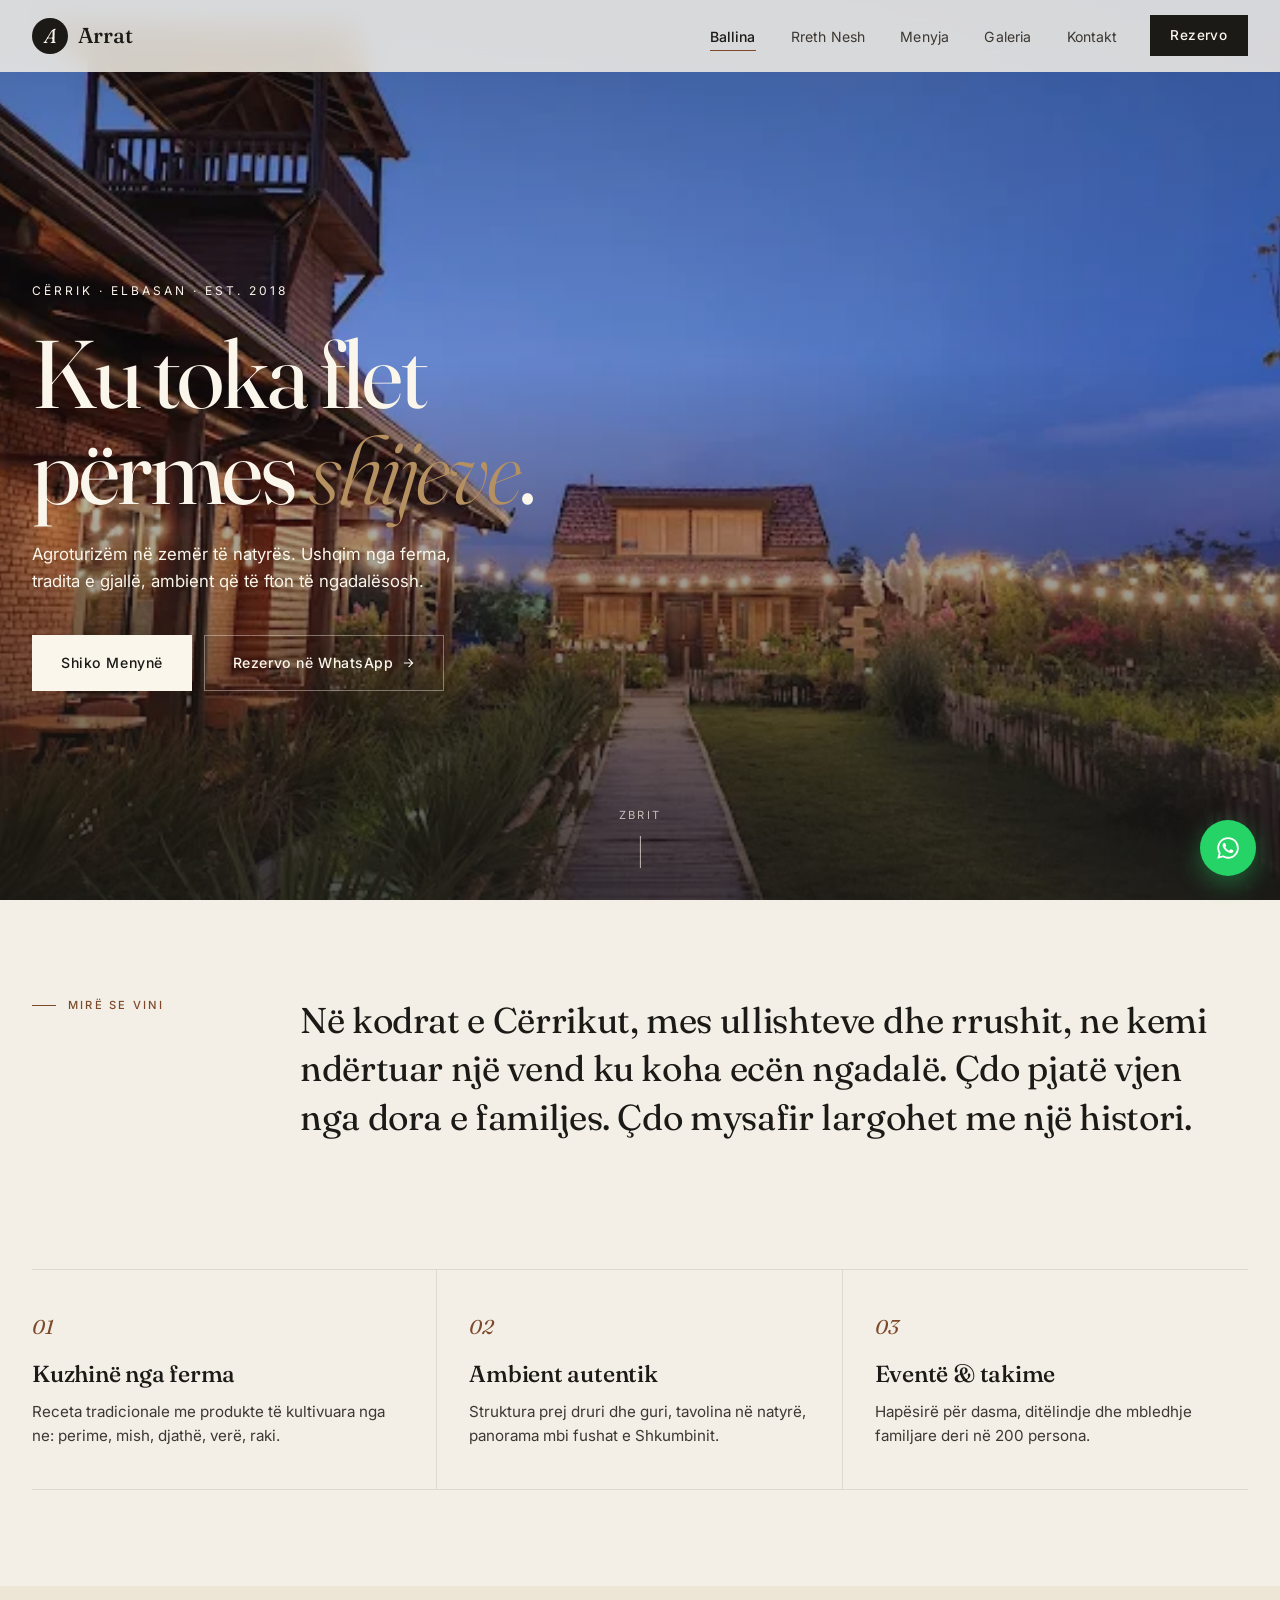
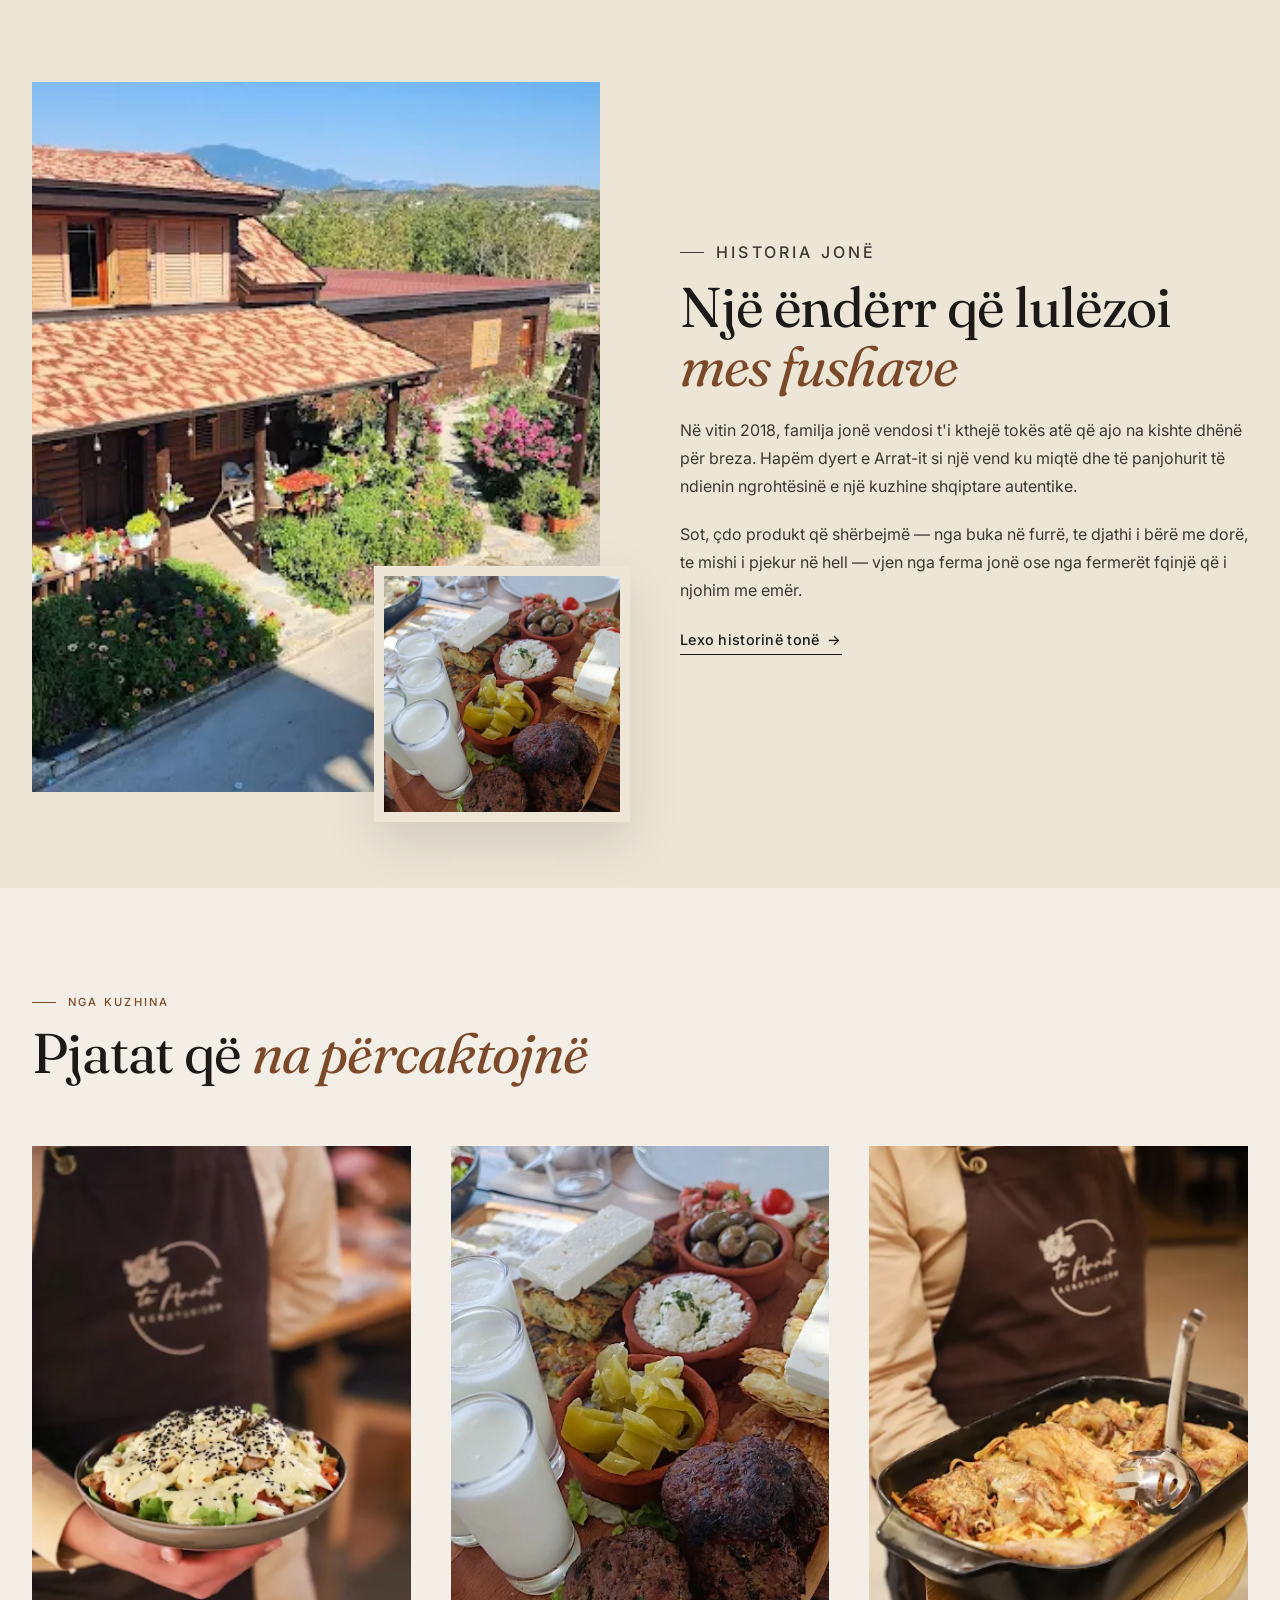
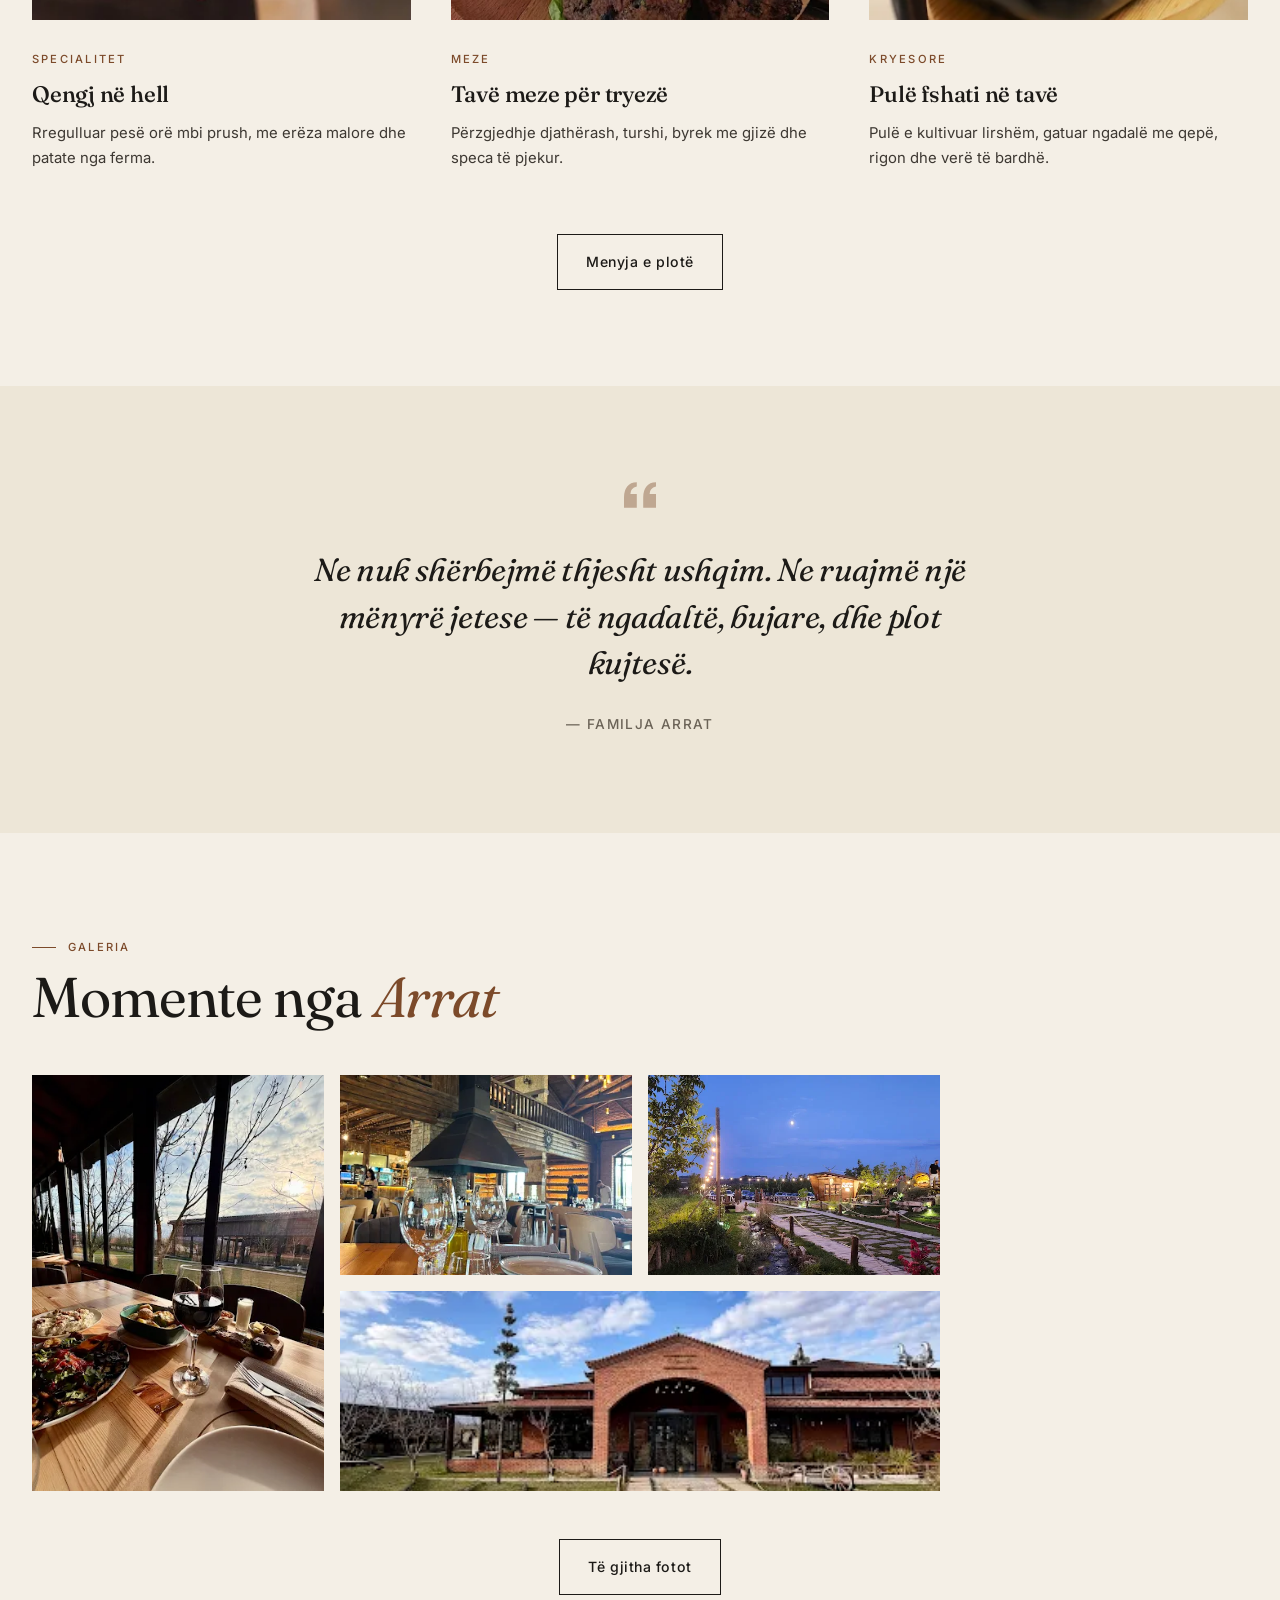
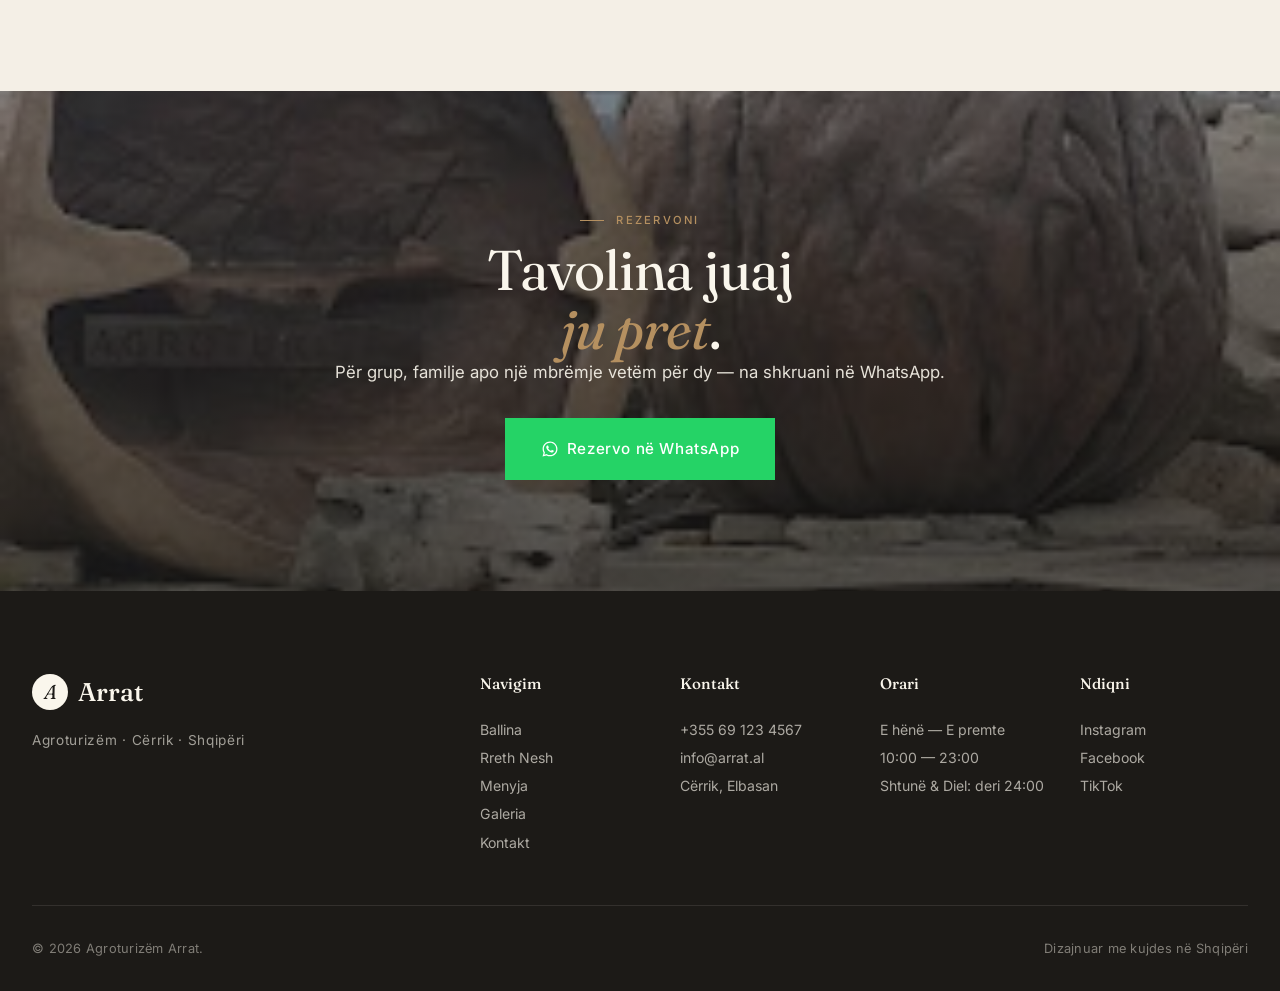
==== index.html @ 1fe467aa "Add files via upload" ====
<!DOCTYPE html>
<html lang="sq">
<head>
<meta charset="UTF-8">
<meta name="viewport" content="width=device-width, initial-scale=1.0">
<title>Arrat — Agroturizëm në Cërrik</title>
<meta name="description" content="Agroturizëm Arrat në Cërrik. Kuzhinë tradicionale shqiptare, produkte nga ferma, ambient autentik në zemër të natyrës.">
<link rel="preconnect" href="https://fonts.googleapis.com">
<link rel="preconnect" href="https://fonts.gstatic.com" crossorigin>
<link href="https://fonts.googleapis.com/css2?family=Fraunces:ital,opsz,wght@0,9..144,300;0,9..144,400;0,9..144,500;0,9..144,600;1,9..144,400&family=Inter:wght@300;400;500;600&display=swap" rel="stylesheet">
<link rel="stylesheet" href="styles.css">
</head>
<body>

<!-- Navigation -->
<nav class="nav" id="navbar">
  <div class="nav-inner">
    <a href="index.html" class="brand">
      <span class="brand-mark">A</span>
      <span class="brand-name">Arrat</span>
    </a>
    <ul class="nav-links" id="navMenu">
      <li><a href="index.html" class="active">Ballina</a></li>
      <li><a href="rreth-nesh.html">Rreth Nesh</a></li>
      <li><a href="menu.html">Menyja</a></li>
      <li><a href="galeria.html">Galeria</a></li>
      <li><a href="kontakt.html">Kontakt</a></li>
    </ul>
    <a href="https://wa.me/355691234567?text=P%C3%ABrsh%C3%ABndetje%2C%20d%C3%ABshiroj%20t%C3%AB%20rezervoj" class="nav-cta">Rezervo</a>
    <button class="nav-toggle" id="menuToggle" aria-label="Menu">
      <span></span><span></span>
    </button>
  </div>
</nav>

<!-- Hero -->
<section class="hero">
  <div class="hero-media">
    <img src="[data-uri]" alt="Agroturizëm Arrat në mbrëmje">
  </div>
  <div class="hero-content">
    <p class="hero-kicker">Cërrik · Elbasan · Est. 2018</p>
    <h1 class="hero-title">Ku toka flet<br>përmes <em>shijeve</em>.</h1>
    <p class="hero-sub">Agroturizëm në zemër të natyrës. Ushqim nga ferma, tradita e gjallë, ambient që të fton të ngadalësosh.</p>
    <div class="hero-actions">
      <a href="menu.html" class="btn btn-light">Shiko Menynë</a>
      <a href="https://wa.me/355691234567?text=P%C3%ABrsh%C3%ABndetje%2C%20d%C3%ABshiroj%20t%C3%AB%20rezervoj%20n%C3%AB%20Agroturiz%C3%ABm%20Arrat" class="btn btn-ghost-light">
        Rezervo në WhatsApp
        <svg viewBox="0 0 24 24" width="14" height="14" fill="none" stroke="currentColor" stroke-width="2"><path d="M5 12h14M13 5l7 7-7 7"/></svg>
      </a>
    </div>
  </div>
  <div class="hero-scroll">
    <span>Zbrit</span>
    <span class="scroll-line"></span>
  </div>
</section>

<!-- Intro -->
<section class="intro">
  <div class="container">
    <div class="intro-grid">
      <p class="eyebrow">
        <span class="eyebrow-dash"></span>
        Mirë se vini
      </p>
      <p class="intro-lead">Në kodrat e Cërrikut, mes ullishteve dhe rrushit, ne kemi ndërtuar një vend ku koha ecën ngadalë. Çdo pjatë vjen nga dora e familjes. Çdo mysafir largohet me një histori.</p>
    </div>
  </div>
</section>

<!-- Pillars -->
<section class="pillars">
  <div class="container">
    <div class="pillars-grid">
      <article class="pillar">
        <span class="pillar-num">01</span>
        <h3>Kuzhinë nga ferma</h3>
        <p>Receta tradicionale me produkte të kultivuara nga ne: perime, mish, djathë, verë, raki.</p>
      </article>
      <article class="pillar">
        <span class="pillar-num">02</span>
        <h3>Ambient autentik</h3>
        <p>Struktura prej druri dhe guri, tavolina në natyrë, panorama mbi fushat e Shkumbinit.</p>
      </article>
      <article class="pillar">
        <span class="pillar-num">03</span>
        <h3>Eventë & takime</h3>
        <p>Hapësirë për dasma, ditëlindje dhe mbledhje familjare deri në 200 persona.</p>
      </article>
    </div>
  </div>
</section>

<!-- Story -->
<section class="story">
  <div class="container">
    <div class="story-grid">
      <div class="story-media">
        <img src="[data-uri]" alt="Bujtinat prej druri" class="story-img-main">
        <img src="[data-uri]" alt="Meze tradicionale" class="story-img-sub">
      </div>
      <div class="story-body">
        <p class="eyebrow"><span class="eyebrow-dash"></span>Historia jonë</p>
        <h2 class="h-display">Një ëndërr që lulëzoi <em>mes fushave</em></h2>
        <p>Në vitin 2018, familja jonë vendosi t'i kthejë tokës atë që ajo na kishte dhënë për breza. Hapëm dyert e Arrat-it si një vend ku miqtë dhe të panjohurit të ndienin ngrohtësinë e një kuzhine shqiptare autentike.</p>
        <p>Sot, çdo produkt që shërbejmë — nga buka në furrë, te djathi i bërë me dorë, te mishi i pjekur në hell — vjen nga ferma jonë ose nga fermerët fqinjë që i njohim me emër.</p>
        <a href="rreth-nesh.html" class="text-link">Lexo historinë tonë <span>→</span></a>
      </div>
    </div>
  </div>
</section>

<!-- Signature Dishes -->
<section class="dishes">
  <div class="container">
    <div class="dishes-head">
      <p class="eyebrow"><span class="eyebrow-dash"></span>Nga kuzhina</p>
      <h2 class="h-display">Pjatat që <em>na përcaktojnë</em></h2>
    </div>
    <div class="dishes-grid">
      <article class="dish">
        <div class="dish-media"><img src="[data-uri]" alt="Qofte dhe sallatë"></div>
        <div class="dish-body">
          <span class="dish-tag">Specialitet</span>
          <h3>Qengj në hell</h3>
          <p>Rregulluar pesë orë mbi prush, me erëza malore dhe patate nga ferma.</p>
        </div>
      </article>
      <article class="dish">
        <div class="dish-media"><img src="[data-uri]" alt="Meze tradicionale"></div>
        <div class="dish-body">
          <span class="dish-tag">Meze</span>
          <h3>Tavë meze për tryezë</h3>
          <p>Përzgjedhje djathërash, turshi, byrek me gjizë dhe speca të pjekur.</p>
        </div>
      </article>
      <article class="dish">
        <div class="dish-media"><img src="[data-uri]" alt="Pulë fshati"></div>
        <div class="dish-body">
          <span class="dish-tag">Kryesore</span>
          <h3>Pulë fshati në tavë</h3>
          <p>Pulë e kultivuar lirshëm, gatuar ngadalë me qepë, rigon dhe verë të bardhë.</p>
        </div>
      </article>
    </div>
    <div class="dishes-foot">
      <a href="menu.html" class="btn btn-outline">Menyja e plotë</a>
    </div>
  </div>
</section>

<!-- Quote -->
<section class="quote">
  <div class="container container-narrow">
    <svg class="quote-mark" viewBox="0 0 60 48" xmlns="http://www.w3.org/2000/svg">
      <path d="M0 48V28Q0 16 6 8T24 0v8Q12 11 12 22h12v26H0zm36 0V28q0-12 6-20T60 0v8q-12 3-12 14h12v26H36z" fill="currentColor"/>
    </svg>
    <blockquote>Ne nuk shërbejmë thjesht ushqim. Ne ruajmë një mënyrë jetese — të ngadaltë, bujare, dhe plot kujtesë.</blockquote>
    <cite>— Familja Arrat</cite>
  </div>
</section>

<!-- Gallery Preview -->
<section class="gallery-prev">
  <div class="container">
    <div class="gp-head">
      <p class="eyebrow"><span class="eyebrow-dash"></span>Galeria</p>
      <h2 class="h-display">Momente nga <em>Arrat</em></h2>
    </div>
    <div class="gp-grid">
      <figure class="gp-item gp-tall"><img src="[data-uri]" alt=""></figure>
      <figure class="gp-item"><img src="[data-uri]" alt=""></figure>
      <figure class="gp-item"><img src="[data-uri]" alt=""></figure>
      <figure class="gp-item gp-wide"><img src="[data-uri]" alt=""></figure>
    </div>
    <div class="gp-foot">
      <a href="galeria.html" class="btn btn-outline">Të gjitha fotot</a>
    </div>
  </div>
</section>

<!-- CTA -->
<section class="cta">
  <div class="cta-bg"><img src="[data-uri]" alt=""></div>
  <div class="cta-content">
    <p class="eyebrow light"><span class="eyebrow-dash"></span>Rezervoni</p>
    <h2 class="h-display light">Tavolina juaj<br><em>ju pret</em>.</h2>
    <p class="cta-sub">Për grup, familje apo një mbrëmje vetëm për dy — na shkruani në WhatsApp.</p>
    <a href="https://wa.me/355691234567?text=P%C3%ABrsh%C3%ABndetje%2C%20d%C3%ABshiroj%20t%C3%AB%20rezervoj%20n%C3%AB%20Agroturiz%C3%ABm%20Arrat" class="btn btn-whatsapp btn-lg">
      <svg viewBox="0 0 24 24" fill="currentColor" width="18" height="18"><path d="M12.04 2c-5.46 0-9.91 4.45-9.91 9.91 0 1.75.46 3.45 1.32 4.95L2.05 22l5.25-1.38c1.45.79 3.08 1.21 4.74 1.21 5.46 0 9.91-4.45 9.91-9.91 0-2.65-1.03-5.14-2.9-7.01C17.18 3.03 14.69 2 12.04 2m.01 1.67c2.2 0 4.26.86 5.82 2.42a8.23 8.23 0 0 1 2.41 5.83c0 4.54-3.7 8.23-8.24 8.23-1.48 0-2.93-.39-4.19-1.15l-.3-.17-3.12.82.83-3.04-.2-.32a8.188 8.188 0 0 1-1.26-4.38c.01-4.54 3.7-8.24 8.25-8.24M8.53 7.33c-.16 0-.43.06-.66.31-.22.25-.87.86-.87 2.07 0 1.22.89 2.39 1 2.56.14.17 1.76 2.67 4.25 3.73.59.27 1.05.42 1.41.53.59.19 1.13.16 1.56.1.48-.07 1.46-.6 1.67-1.18.2-.58.2-1.07.14-1.18-.07-.1-.23-.16-.48-.27-.25-.14-1.47-.74-1.69-.82-.23-.08-.37-.12-.56.12-.16.25-.64.81-.78.97-.15.17-.29.19-.53.07-.26-.13-1.06-.39-2-1.23-.74-.66-1.23-1.47-1.38-1.72-.12-.24-.01-.39.11-.5.11-.11.27-.29.37-.44.13-.14.17-.25.25-.41.08-.17.04-.31-.02-.43-.06-.11-.56-1.35-.77-1.84-.2-.48-.4-.42-.56-.43-.14 0-.3-.01-.47-.01"/></svg>
      Rezervo në WhatsApp
    </a>
  </div>
</section>

<!-- Footer -->
<footer class="footer">
  <div class="container">
    <div class="footer-top">
      <div class="footer-brand">
        <div class="footer-brand-logo">
          <span class="brand-mark">A</span>
          <span class="footer-brand-name">Arrat</span>
        </div>
        <p class="footer-tagline">Agroturizëm · Cërrik · Shqipëri</p>
      </div>
      <div class="footer-cols">
        <div class="footer-col">
          <h4>Navigim</h4>
          <a href="index.html">Ballina</a>
          <a href="rreth-nesh.html">Rreth Nesh</a>
          <a href="menu.html">Menyja</a>
          <a href="galeria.html">Galeria</a>
          <a href="kontakt.html">Kontakt</a>
        </div>
        <div class="footer-col">
          <h4>Kontakt</h4>
          <a href="tel:+355691234567">+355 69 123 4567</a>
          <a href="mailto:info@arrat.al">info@arrat.al</a>
          <span>Cërrik, Elbasan</span>
        </div>
        <div class="footer-col">
          <h4>Orari</h4>
          <span>E hënë — E premte</span>
          <span>10:00 — 23:00</span>
          <span>Shtunë & Diel: deri 24:00</span>
        </div>
        <div class="footer-col">
          <h4>Ndiqni</h4>
          <a href="#">Instagram</a>
          <a href="#">Facebook</a>
          <a href="#">TikTok</a>
        </div>
      </div>
    </div>
    <div class="footer-bottom">
      <p>© <span id="currentYear">2026</span> Agroturizëm Arrat.</p>
      <p>Dizajnuar me kujdes në Shqipëri</p>
    </div>
  </div>
</footer>

<!-- Floating WhatsApp -->
<a href="https://wa.me/355691234567?text=P%C3%ABrsh%C3%ABndetje%2C%20d%C3%ABshiroj%20informacion%20p%C3%ABr%20Agroturiz%C3%ABm%20Arrat" class="fab-wa" aria-label="WhatsApp">
  <svg viewBox="0 0 24 24" fill="currentColor" width="26" height="26"><path d="M12.04 2c-5.46 0-9.91 4.45-9.91 9.91 0 1.75.46 3.45 1.32 4.95L2.05 22l5.25-1.38c1.45.79 3.08 1.21 4.74 1.21 5.46 0 9.91-4.45 9.91-9.91 0-2.65-1.03-5.14-2.9-7.01C17.18 3.03 14.69 2 12.04 2m.01 1.67c2.2 0 4.26.86 5.82 2.42a8.23 8.23 0 0 1 2.41 5.83c0 4.54-3.7 8.23-8.24 8.23-1.48 0-2.93-.39-4.19-1.15l-.3-.17-3.12.82.83-3.04-.2-.32a8.188 8.188 0 0 1-1.26-4.38c.01-4.54 3.7-8.24 8.25-8.24M8.53 7.33c-.16 0-.43.06-.66.31-.22.25-.87.86-.87 2.07 0 1.22.89 2.39 1 2.56.14.17 1.76 2.67 4.25 3.73.59.27 1.05.42 1.41.53.59.19 1.13.16 1.56.1.48-.07 1.46-.6 1.67-1.18.2-.58.2-1.07.14-1.18-.07-.1-.23-.16-.48-.27-.25-.14-1.47-.74-1.69-.82-.23-.08-.37-.12-.56.12-.16.25-.64.81-.78.97-.15.17-.29.19-.53.07-.26-.13-1.06-.39-2-1.23-.74-.66-1.23-1.47-1.38-1.72-.12-.24-.01-.39.11-.5.11-.11.27-.29.37-.44.13-.14.17-.25.25-.41.08-.17.04-.31-.02-.43-.06-.11-.56-1.35-.77-1.84-.2-.48-.4-.42-.56-.43-.14 0-.3-.01-.47-.01"/></svg>
</a>

<script src="script.js"></script>
<script>
(function() {
  function initMobileMenu() {
    var toggle = document.getElementById('menuToggle');
    var menu = document.getElementById('navMenu');
    if (!toggle || !menu) return;
    
    toggle.addEventListener('click', function(e) {
      e.preventDefault();
      e.stopPropagation();
      var isOpen = menu.classList.toggle('is-open');
      toggle.classList.toggle('active');
      document.body.style.overflow = isOpen ? 'hidden' : '';
    });
    
    // Close when clicking a link
    var links = menu.querySelectorAll('a');
    for (var i = 0; i < links.length; i++) {
      links[i].addEventListener('click', function() {
        menu.classList.remove('is-open');
        toggle.classList.remove('active');
        document.body.style.overflow = '';
      });
    }
  }
  
  if (document.readyState === 'loading') {
    document.addEventListener('DOMContentLoaded', initMobileMenu);
  } else {
    initMobileMenu();
  }
})();
</script>
</body>
</html>
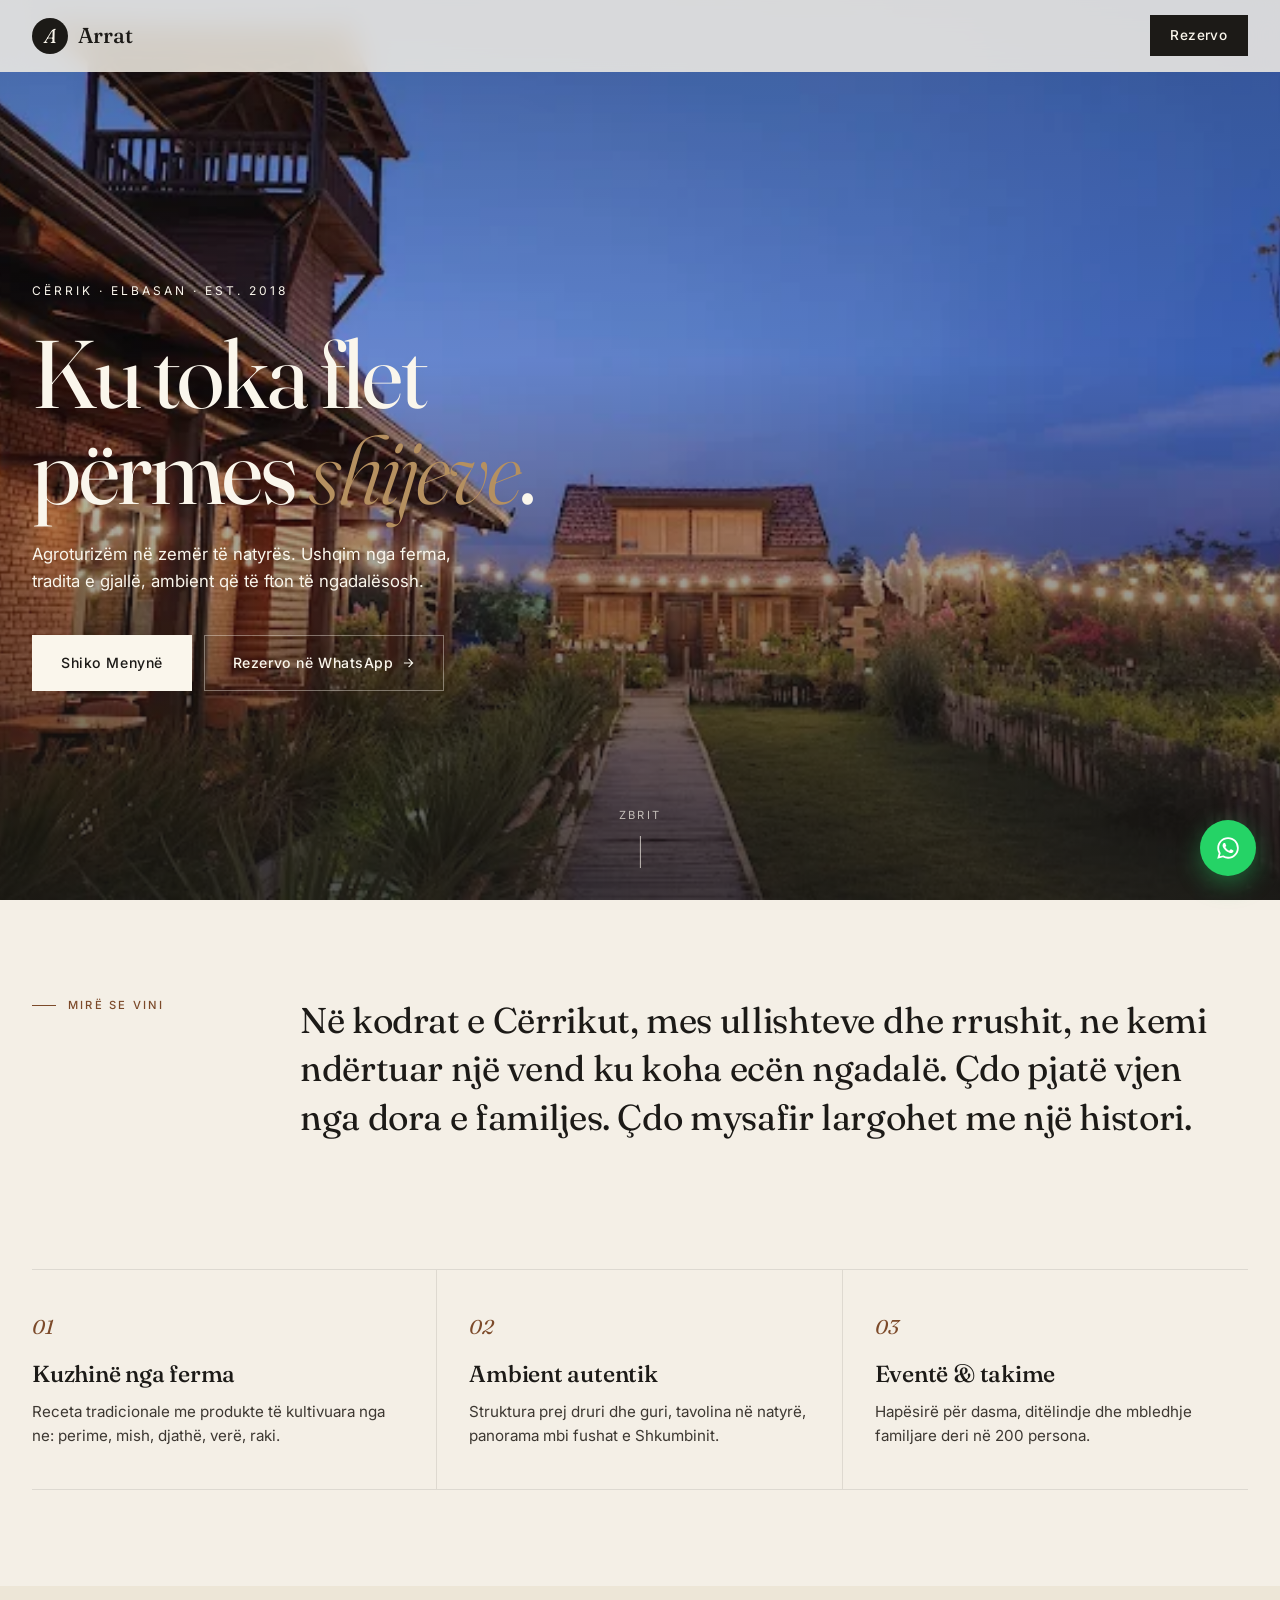
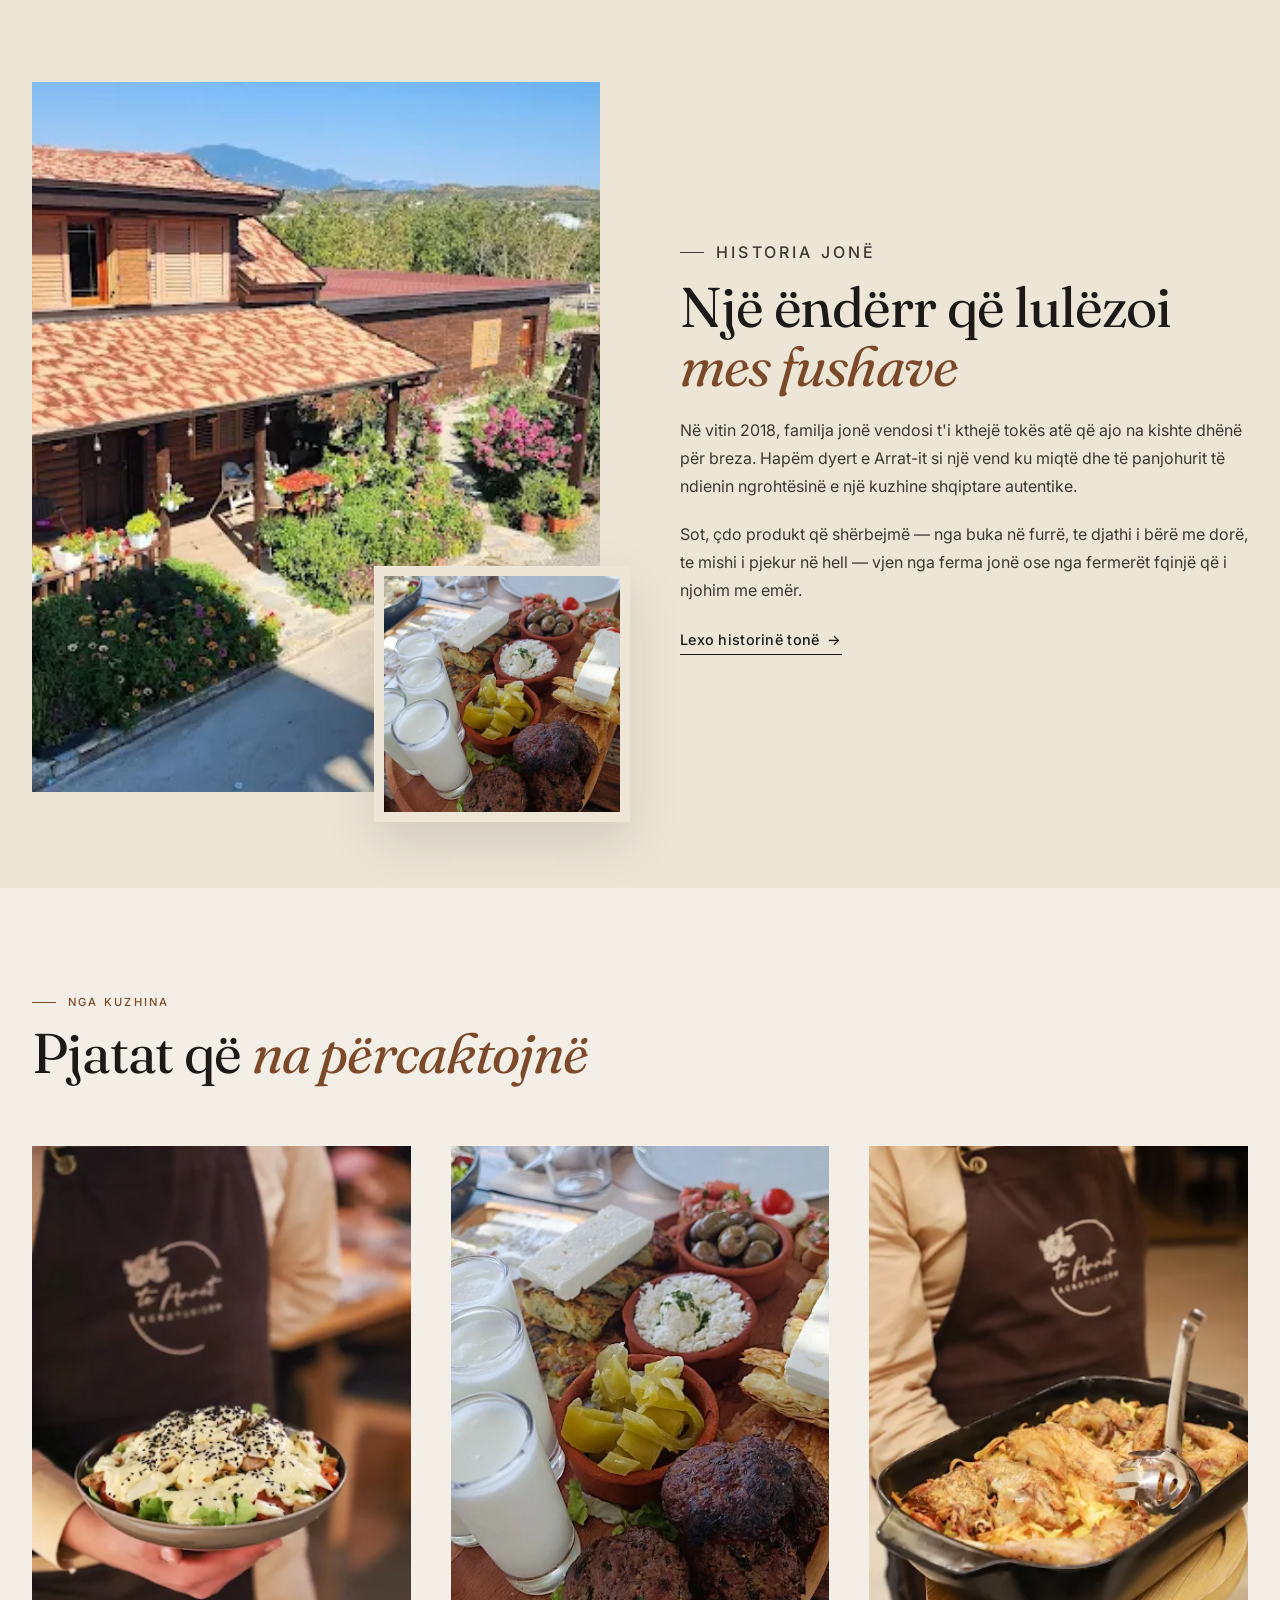
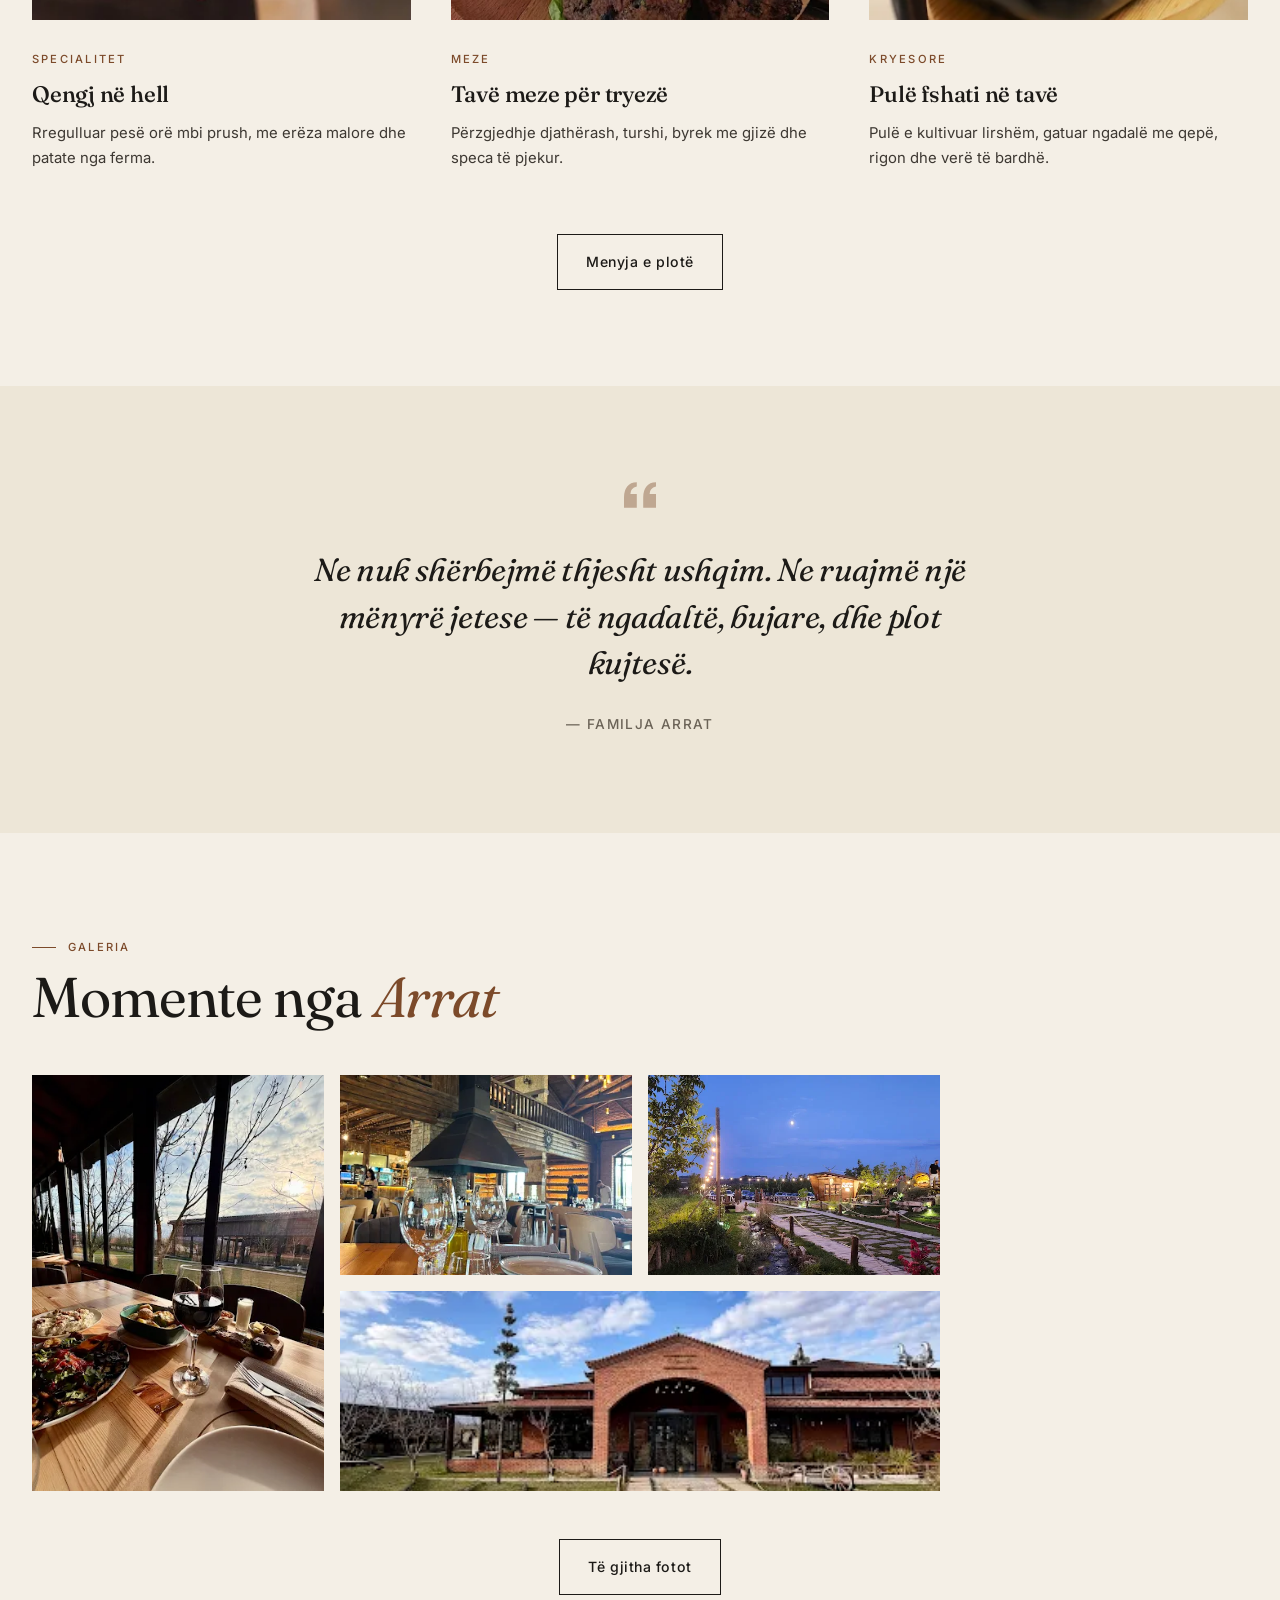
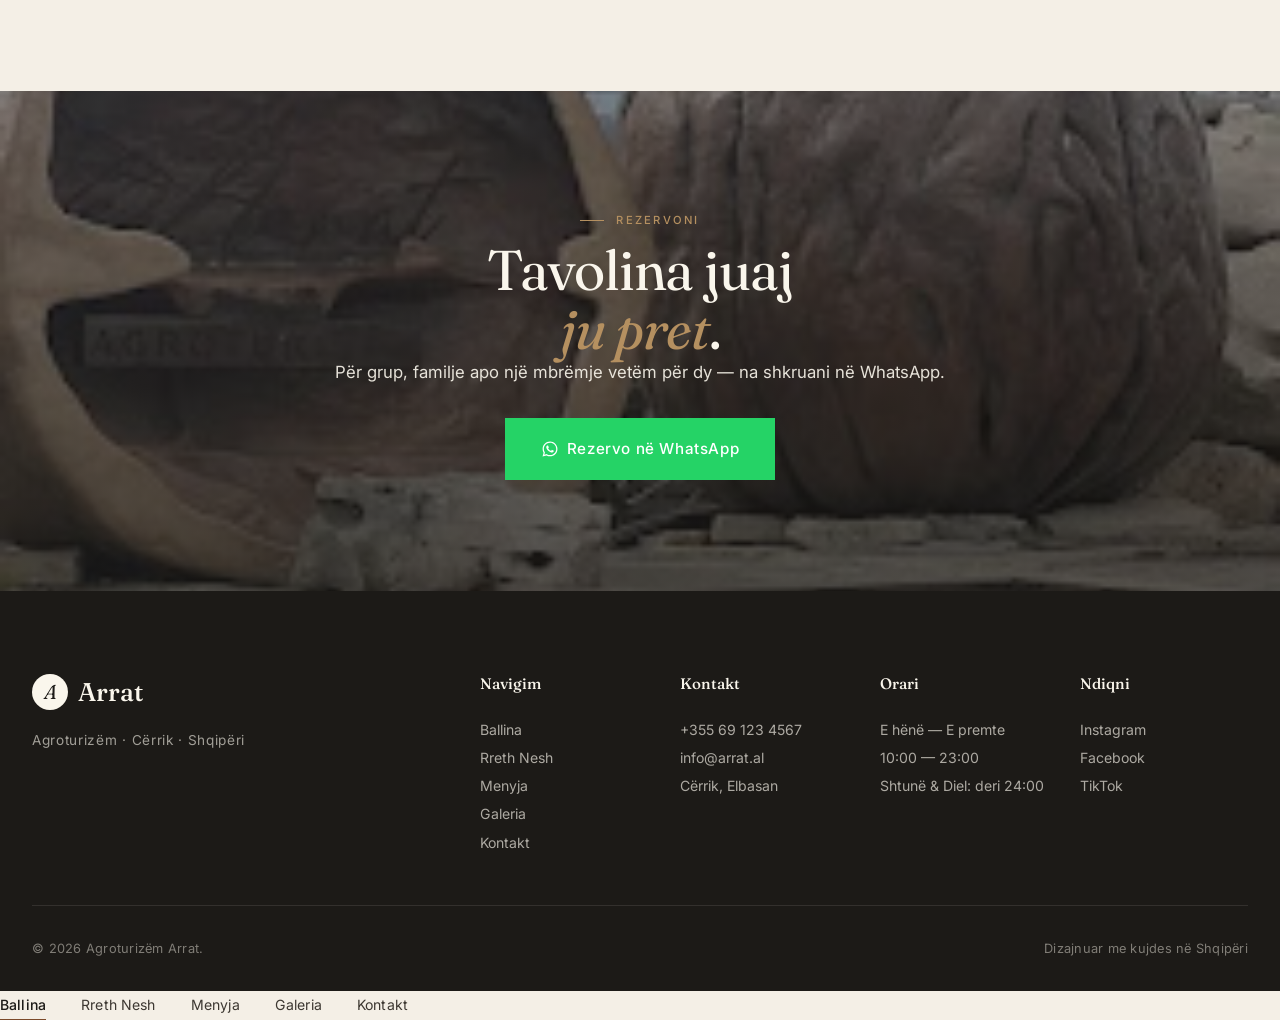
==== commit 27760fe0: "Update index.html" ====
--- a/index.html
+++ b/index.html
@@ -246,37 +246,169 @@
   <svg viewBox="0 0 24 24" fill="currentColor" width="26" height="26"><path d="M12.04 2c-5.46 0-9.91 4.45-9.91 9.91 0 1.75.46 3.45 1.32 4.95L2.05 22l5.25-1.38c1.45.79 3.08 1.21 4.74 1.21 5.46 0 9.91-4.45 9.91-9.91 0-2.65-1.03-5.14-2.9-7.01C17.18 3.03 14.69 2 12.04 2m.01 1.67c2.2 0 4.26.86 5.82 2.42a8.23 8.23 0 0 1 2.41 5.83c0 4.54-3.7 8.23-8.24 8.23-1.48 0-2.93-.39-4.19-1.15l-.3-.17-3.12.82.83-3.04-.2-.32a8.188 8.188 0 0 1-1.26-4.38c.01-4.54 3.7-8.24 8.25-8.24M8.53 7.33c-.16 0-.43.06-.66.31-.22.25-.87.86-.87 2.07 0 1.22.89 2.39 1 2.56.14.17 1.76 2.67 4.25 3.73.59.27 1.05.42 1.41.53.59.19 1.13.16 1.56.1.48-.07 1.46-.6 1.67-1.18.2-.58.2-1.07.14-1.18-.07-.1-.23-.16-.48-.27-.25-.14-1.47-.74-1.69-.82-.23-.08-.37-.12-.56.12-.16.25-.64.81-.78.97-.15.17-.29.19-.53.07-.26-.13-1.06-.39-2-1.23-.74-.66-1.23-1.47-1.38-1.72-.12-.24-.01-.39.11-.5.11-.11.27-.29.37-.44.13-.14.17-.25.25-.41.08-.17.04-.31-.02-.43-.06-.11-.56-1.35-.77-1.84-.2-.48-.4-.42-.56-.43-.14 0-.3-.01-.47-.01"/></svg>
 </a>
 
-<script src="script.js"></script>
+
 <script>
 (function() {
-  function initMobileMenu() {
+  function init() {
+    // ===== Mobile Menu — moves menu OUT of nav into body to escape any parent constraints =====
     var toggle = document.getElementById('menuToggle');
     var menu = document.getElementById('navMenu');
-    if (!toggle || !menu) return;
-    
-    toggle.addEventListener('click', function(e) {
-      e.preventDefault();
-      e.stopPropagation();
-      var isOpen = menu.classList.toggle('is-open');
-      toggle.classList.toggle('active');
-      document.body.style.overflow = isOpen ? 'hidden' : '';
-    });
-    
-    // Close when clicking a link
-    var links = menu.querySelectorAll('a');
-    for (var i = 0; i < links.length; i++) {
-      links[i].addEventListener('click', function() {
-        menu.classList.remove('is-open');
-        toggle.classList.remove('active');
+    if (toggle && menu) {
+      // Move menu to body to escape any nav overflow/z-index issues
+      if (menu.parentElement.tagName !== 'BODY') {
+        document.body.appendChild(menu);
+      }
+      toggle.onclick = function(e) {
+        e.preventDefault();
+        e.stopPropagation();
+        var isOpen = menu.classList.toggle('is-open');
+        toggle.classList.toggle('active');
+        document.body.style.overflow = isOpen ? 'hidden' : '';
+      };
+      var links = menu.querySelectorAll('a');
+      for (var i = 0; i < links.length; i++) {
+        links[i].addEventListener('click', function() {
+          menu.classList.remove('is-open');
+          toggle.classList.remove('active');
+          document.body.style.overflow = '';
+        });
+      }
+    }
+
+    // ===== Navbar Scroll =====
+    var navbar = document.getElementById('navbar');
+    if (navbar) {
+      window.addEventListener('scroll', function() {
+        if (window.scrollY > 30) navbar.classList.add('scrolled');
+        else navbar.classList.remove('scrolled');
+      });
+    }
+
+    // ===== Image Error Fallback =====
+    var imgs = document.querySelectorAll('img');
+    for (var i = 0; i < imgs.length; i++) {
+      imgs[i].addEventListener('error', function() {
+        this.style.background = 'linear-gradient(135deg, #ede6d7, #d4c8b0)';
+        this.style.minHeight = '200px';
+      });
+    }
+
+    // ===== Gallery Filter =====
+    var filterBtns = document.querySelectorAll('.filter-btn');
+    var galleryItems = document.querySelectorAll('.gallery-item');
+    for (var i = 0; i < filterBtns.length; i++) {
+      filterBtns[i].addEventListener('click', function() {
+        for (var j = 0; j < filterBtns.length; j++) filterBtns[j].classList.remove('active');
+        this.classList.add('active');
+        var filter = this.getAttribute('data-filter');
+        for (var k = 0; k < galleryItems.length; k++) {
+          var cat = galleryItems[k].getAttribute('data-category');
+          if (filter === 'all' || cat === filter) galleryItems[k].classList.remove('hidden');
+          else galleryItems[k].classList.add('hidden');
+        }
+      });
+    }
+
+    // ===== Lightbox =====
+    var lightbox = document.getElementById('lightbox');
+    var lightboxImg = document.getElementById('lightboxImg');
+    var lightboxCaption = document.getElementById('lightboxCaption');
+    var lightboxClose = document.getElementById('lightboxClose');
+    if (lightbox) {
+      for (var i = 0; i < galleryItems.length; i++) {
+        galleryItems[i].addEventListener('click', function() {
+          var img = this.querySelector('img');
+          var span = this.querySelector('.gallery-item-overlay span');
+          if (img) {
+            lightboxImg.src = img.src;
+            lightboxImg.alt = img.alt;
+            if (lightboxCaption && span) lightboxCaption.textContent = span.textContent;
+            lightbox.classList.add('active');
+            document.body.style.overflow = 'hidden';
+          }
+        });
+      }
+      function closeLb() {
+        lightbox.classList.remove('active');
         document.body.style.overflow = '';
-      });
-    }
+      }
+      if (lightboxClose) lightboxClose.addEventListener('click', closeLb);
+      lightbox.addEventListener('click', function(e) { if (e.target === lightbox) closeLb(); });
+      document.addEventListener('keydown', function(e) {
+        if (e.key === 'Escape' && lightbox.classList.contains('active')) closeLb();
+      });
+    }
+
+    // ===== FAQ Accordion =====
+    var faqs = document.querySelectorAll('.faq-question');
+    for (var i = 0; i < faqs.length; i++) {
+      faqs[i].addEventListener('click', function() {
+        var item = this.parentElement;
+        var wasActive = item.classList.contains('active');
+        var allItems = document.querySelectorAll('.faq-item');
+        for (var j = 0; j < allItems.length; j++) allItems[j].classList.remove('active');
+        if (!wasActive) item.classList.add('active');
+      });
+    }
+
+    // ===== Reservation Form =====
+    var form = document.getElementById('reservationForm');
+    if (form) {
+      form.addEventListener('submit', function(e) {
+        e.preventDefault();
+        var fd = new FormData(form);
+        var msg = 'Përshëndetje Agroturizëm Arrat!\n\nDëshiroj të bëj një rezervim:\n\n';
+        msg += 'Emri: ' + (fd.get('name') || '') + '\n';
+        msg += 'Telefoni: ' + (fd.get('phone') || '') + '\n';
+        msg += 'Data: ' + (fd.get('date') || '') + '\n';
+        msg += 'Ora: ' + (fd.get('time') || '') + '\n';
+        msg += 'Numri i personave: ' + (fd.get('people') || '') + '\n';
+        var occ = fd.get('occasion');
+        if (occ) msg += 'Rasti: ' + occ + '\n';
+        var note = fd.get('message');
+        if (note && note.trim()) msg += '\nKërkesa shtesë:\n' + note + '\n';
+        msg += '\nFaleminderit!';
+        window.open('https://wa.me/355691234567?text=' + encodeURIComponent(msg), '_blank');
+      });
+    }
+
+    var dateInput = document.querySelector('input[name="date"]');
+    if (dateInput) dateInput.setAttribute('min', new Date().toISOString().split('T')[0]);
+
+    var statsObs = new IntersectionObserver(function(entries) {
+      entries.forEach(function(entry) {
+        if (entry.isIntersecting && !entry.target.classList.contains('counted')) {
+          entry.target.classList.add('counted');
+          var nums = entry.target.querySelectorAll('.stat-number');
+          nums.forEach(function(stat) {
+            var text = stat.textContent;
+            var m = text.match(/[\d,]+/);
+            if (m) {
+              var target = parseInt(m[0].replace(/,/g, ''));
+              var suffix = text.replace(m[0], '');
+              var current = 0;
+              var inc = Math.ceil(target / 50);
+              var t = setInterval(function() {
+                current += inc;
+                if (current >= target) { current = target; clearInterval(t); }
+                stat.textContent = current.toLocaleString() + suffix;
+              }, 30);
+            }
+          });
+        }
+      });
+    }, { threshold: 0.3 });
+    var statsEls = document.querySelectorAll('.about-stats');
+    for (var i = 0; i < statsEls.length; i++) statsObs.observe(statsEls[i]);
+
+    var yr = document.getElementById('currentYear');
+    if (yr) yr.textContent = new Date().getFullYear();
   }
-  
+
   if (document.readyState === 'loading') {
-    document.addEventListener('DOMContentLoaded', initMobileMenu);
+    document.addEventListener('DOMContentLoaded', init);
   } else {
-    initMobileMenu();
+    init();
   }
 })();
 </script>
